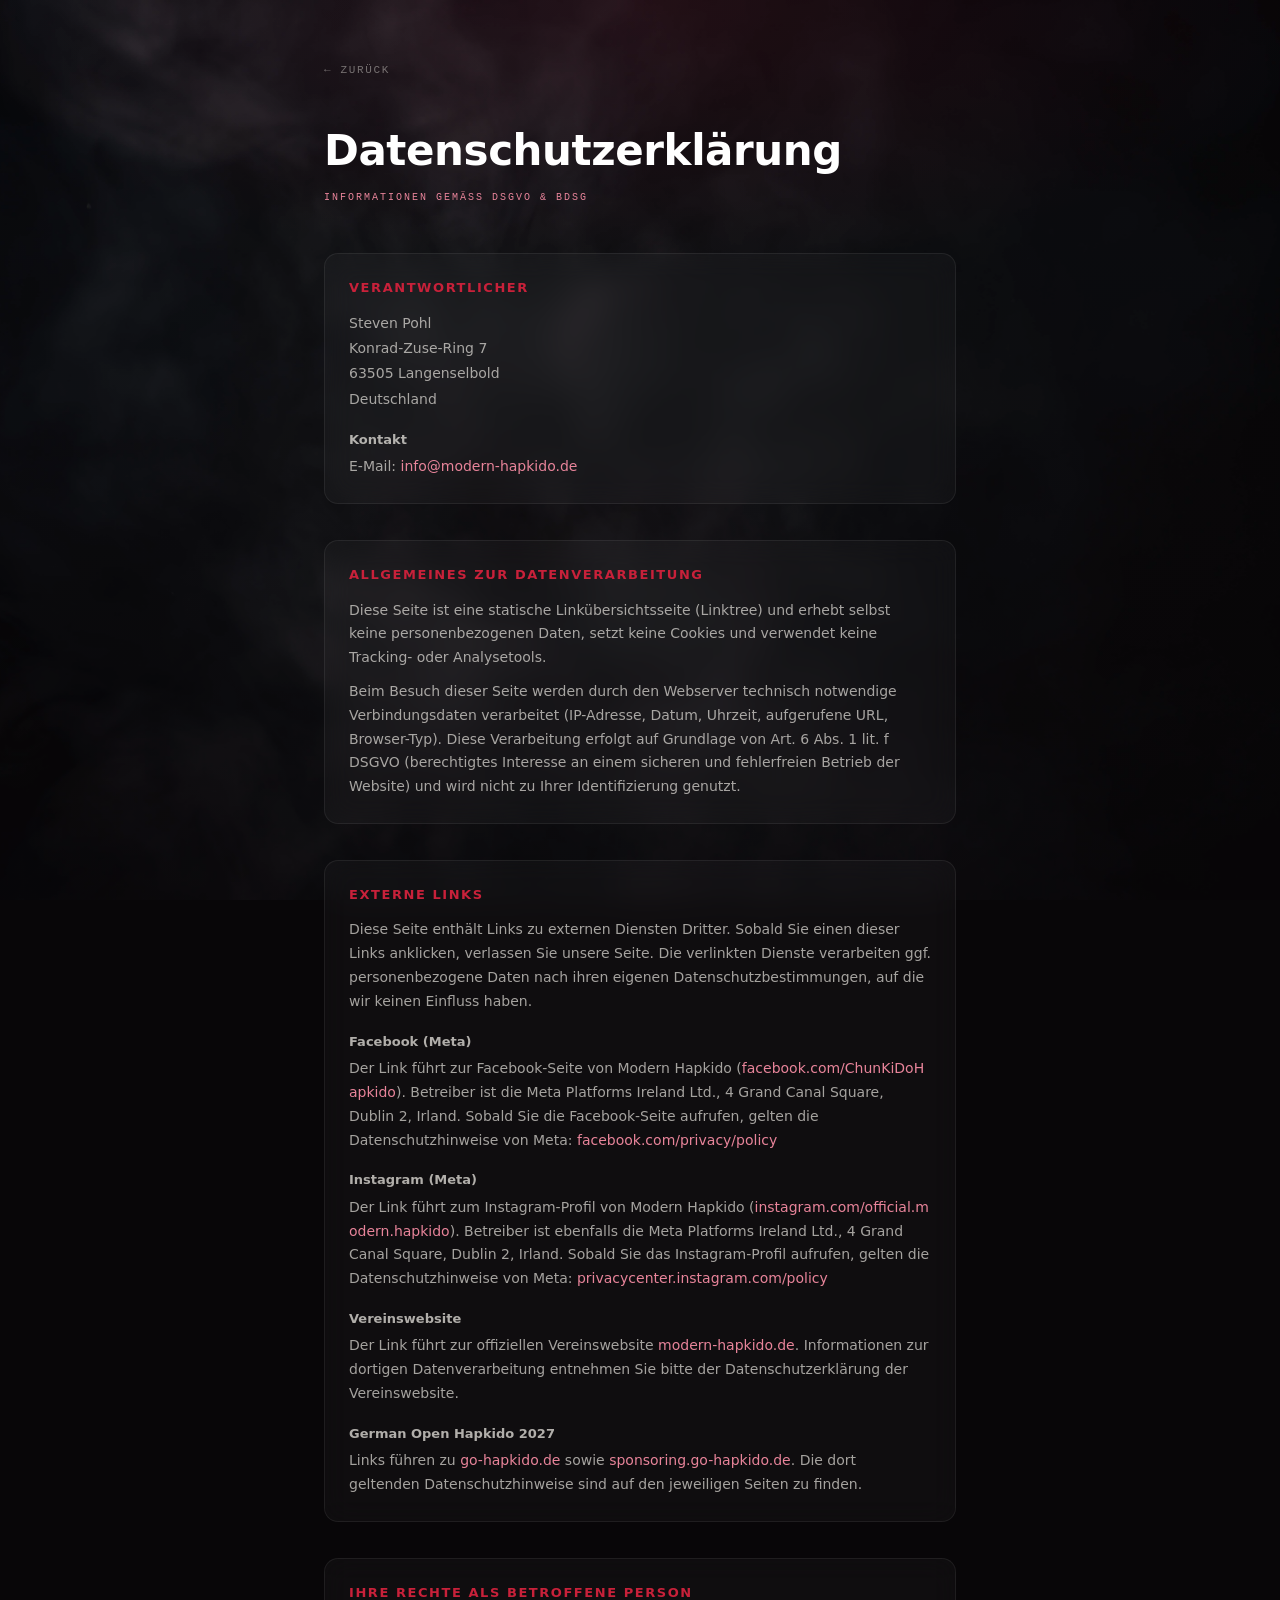
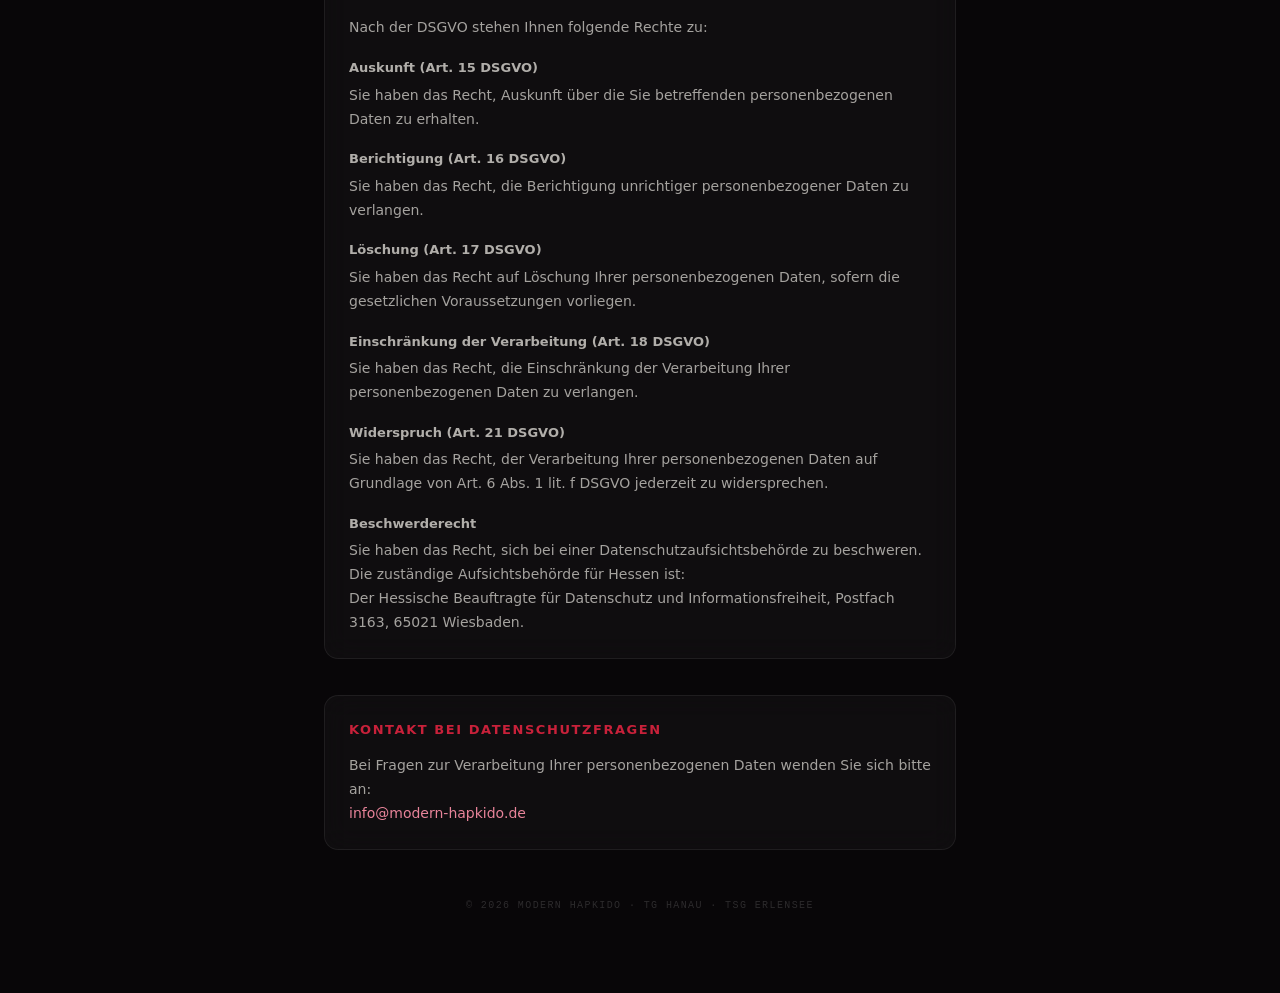
==== datenschutz.html @ d4eff5e9 "fixes image and added dsgvo" ====
<!doctype html>
<html lang="de">
  <head>
    <meta charset="utf-8" />
    <title>Datenschutzerklärung · Modern Hapkido</title>
    <meta name="viewport" content="width=device-width, initial-scale=1" />
    <meta name="robots" content="noindex, nofollow" />
    <link rel="stylesheet" href="fonts.css" />
    <link rel="stylesheet" href="style.css" />
  </head>
  <body>
    <div class="lt-bg" aria-hidden="true"></div>

    <main class="lp-page">
      <a href="index.html" class="lp-back">← Zurück</a>

      <h1 class="lp-title">Datenschutzerklärung</h1>
      <p class="lp-subtitle">Informationen gemäß DSGVO &amp; BDSG</p>

      <section class="lp-section">
        <h2>Verantwortlicher</h2>
        <address>
          Steven Pohl<br />
          Konrad-Zuse-Ring 7<br />
          63505 Langenselbold<br />
          Deutschland
        </address>
        <h3>Kontakt</h3>
        <p>E-Mail: <a href="mailto:info@modern-hapkido.de">info@modern-hapkido.de</a></p>
      </section>

      <section class="lp-section">
        <h2>Allgemeines zur Datenverarbeitung</h2>
        <p>
          Diese Seite ist eine statische Linkübersichtsseite (Linktree) und erhebt selbst keine personenbezogenen Daten, setzt keine Cookies und verwendet keine Tracking- oder Analysetools.
        </p>
        <p>
          Beim Besuch dieser Seite werden durch den Webserver technisch notwendige Verbindungsdaten verarbeitet (IP-Adresse, Datum, Uhrzeit, aufgerufene URL, Browser-Typ). Diese Verarbeitung erfolgt auf Grundlage von Art. 6 Abs. 1 lit. f DSGVO (berechtigtes Interesse an einem sicheren und fehlerfreien Betrieb der Website) und wird nicht zu Ihrer Identifizierung genutzt.
        </p>
      </section>

      <section class="lp-section">
        <h2>Externe Links</h2>
        <p>
          Diese Seite enthält Links zu externen Diensten Dritter. Sobald Sie einen dieser Links anklicken, verlassen Sie unsere Seite. Die verlinkten Dienste verarbeiten ggf. personenbezogene Daten nach ihren eigenen Datenschutzbestimmungen, auf die wir keinen Einfluss haben.
        </p>

        <h3>Facebook (Meta)</h3>
        <p>
          Der Link führt zur Facebook-Seite von Modern Hapkido (<a href="https://www.facebook.com/ChunKiDoHapkido" target="_blank" rel="noopener noreferrer">facebook.com/ChunKiDoHapkido</a>). Betreiber ist die Meta Platforms Ireland Ltd., 4 Grand Canal Square, Dublin 2, Irland. Sobald Sie die Facebook-Seite aufrufen, gelten die Datenschutzhinweise von Meta: <a href="https://www.facebook.com/privacy/policy/" target="_blank" rel="noopener noreferrer">facebook.com/privacy/policy</a>
        </p>

        <h3>Instagram (Meta)</h3>
        <p>
          Der Link führt zum Instagram-Profil von Modern Hapkido (<a href="https://www.instagram.com/official.modern.hapkido/" target="_blank" rel="noopener noreferrer">instagram.com/official.modern.hapkido</a>). Betreiber ist ebenfalls die Meta Platforms Ireland Ltd., 4 Grand Canal Square, Dublin 2, Irland. Sobald Sie das Instagram-Profil aufrufen, gelten die Datenschutzhinweise von Meta: <a href="https://privacycenter.instagram.com/policy/" target="_blank" rel="noopener noreferrer">privacycenter.instagram.com/policy</a>
        </p>

        <h3>Vereinswebsite</h3>
        <p>
          Der Link führt zur offiziellen Vereinswebsite <a href="https://www.modern-hapkido.de/" target="_blank" rel="noopener noreferrer">modern-hapkido.de</a>. Informationen zur dortigen Datenverarbeitung entnehmen Sie bitte der Datenschutzerklärung der Vereinswebsite.
        </p>

        <h3>German Open Hapkido 2027</h3>
        <p>
          Links führen zu <a href="https://go-hapkido.de" target="_blank" rel="noopener noreferrer">go-hapkido.de</a> sowie <a href="https://sponsoring.go-hapkido.de" target="_blank" rel="noopener noreferrer">sponsoring.go-hapkido.de</a>. Die dort geltenden Datenschutzhinweise sind auf den jeweiligen Seiten zu finden.
        </p>
      </section>

      <section class="lp-section">
        <h2>Ihre Rechte als betroffene Person</h2>
        <p>Nach der DSGVO stehen Ihnen folgende Rechte zu:</p>

        <h3>Auskunft (Art. 15 DSGVO)</h3>
        <p>Sie haben das Recht, Auskunft über die Sie betreffenden personenbezogenen Daten zu erhalten.</p>

        <h3>Berichtigung (Art. 16 DSGVO)</h3>
        <p>Sie haben das Recht, die Berichtigung unrichtiger personenbezogener Daten zu verlangen.</p>

        <h3>Löschung (Art. 17 DSGVO)</h3>
        <p>Sie haben das Recht auf Löschung Ihrer personenbezogenen Daten, sofern die gesetzlichen Voraussetzungen vorliegen.</p>

        <h3>Einschränkung der Verarbeitung (Art. 18 DSGVO)</h3>
        <p>Sie haben das Recht, die Einschränkung der Verarbeitung Ihrer personenbezogenen Daten zu verlangen.</p>

        <h3>Widerspruch (Art. 21 DSGVO)</h3>
        <p>Sie haben das Recht, der Verarbeitung Ihrer personenbezogenen Daten auf Grundlage von Art. 6 Abs. 1 lit. f DSGVO jederzeit zu widersprechen.</p>

        <h3>Beschwerderecht</h3>
        <p>
          Sie haben das Recht, sich bei einer Datenschutzaufsichtsbehörde zu beschweren. Die zuständige Aufsichtsbehörde für Hessen ist:<br />
          Der Hessische Beauftragte für Datenschutz und Informationsfreiheit, Postfach 3163, 65021 Wiesbaden.
        </p>
      </section>

      <section class="lp-section">
        <h2>Kontakt bei Datenschutzfragen</h2>
        <p>
          Bei Fragen zur Verarbeitung Ihrer personenbezogenen Daten wenden Sie sich bitte an:<br />
          <a href="mailto:info@modern-hapkido.de">info@modern-hapkido.de</a>
        </p>
      </section>

      <footer class="lp-footer">
        <p>© 2026 Modern Hapkido · TG Hanau · TSG Erlensee</p>
      </footer>
    </main>
  </body>
</html>
---- fonts.css ----
/* Lokal gehostete Schriften — kein Verbindungsaufbau zu Google-Servern */

/* ── Dancing Script (Kursiv / Script) ───────────────────────────────────── */
@font-face {
  font-family: 'Dancing Script';
  font-style: normal;
  font-weight: 700;
  font-display: swap;
  src: url(assets/fonts/dancing-script-700-latin-ext.woff2) format('woff2');
  unicode-range: U+0100-02BA, U+02BD-02C5, U+02C7-02CC, U+02CE-02D7, U+02DD-02FF, U+0304, U+0308, U+0329, U+1D00-1DBF, U+1E00-1E9F, U+1EF2-1EFF, U+2020, U+20A0-20AB, U+20AD-20C0, U+2113, U+2C60-2C7F, U+A720-A7FF;
}
@font-face {
  font-family: 'Dancing Script';
  font-style: normal;
  font-weight: 700;
  font-display: swap;
  src: url(assets/fonts/dancing-script-700-latin.woff2) format('woff2');
  unicode-range: U+0000-00FF, U+0131, U+0152-0153, U+02BB-02BC, U+02C6, U+02DA, U+02DC, U+0304, U+0308, U+0329, U+2000-206F, U+20AC, U+2122, U+2191, U+2193, U+2212, U+2215, U+FEFF, U+FFFD;
}

/* ── Bebas Neue ─────────────────────────────────────────────────────────── */
@font-face {
  font-family: 'Bebas Neue';
  font-style: normal;
  font-weight: 400;
  font-display: swap;
  src: url(assets/fonts/bebas-neue-400-latin-ext.woff2) format('woff2');
  unicode-range: U+0100-02BA, U+02BD-02C5, U+02C7-02CC, U+02CE-02D7, U+02DD-02FF, U+0304, U+0308, U+0329, U+1D00-1DBF, U+1E00-1E9F, U+1EF2-1EFF, U+2020, U+20A0-20AB, U+20AD-20C0, U+2113, U+2C60-2C7F, U+A720-A7FF;
}
@font-face {
  font-family: 'Bebas Neue';
  font-style: normal;
  font-weight: 400;
  font-display: swap;
  src: url(assets/fonts/bebas-neue-400-latin.woff2) format('woff2');
  unicode-range: U+0000-00FF, U+0131, U+0152-0153, U+02BB-02BC, U+02C6, U+02DA, U+02DC, U+0304, U+0308, U+0329, U+2000-206F, U+20AC, U+2122, U+2191, U+2193, U+2212, U+2215, U+FEFF, U+FFFD;
}

/* ── Inter (variable weight 300–800) ────────────────────────────────────── */
@font-face {
  font-family: 'Inter';
  font-style: normal;
  font-weight: 300 800;
  font-display: swap;
  src: url(assets/fonts/inter-latin-ext.woff2) format('woff2');
  unicode-range: U+0100-02BA, U+02BD-02C5, U+02C7-02CC, U+02CE-02D7, U+02DD-02FF, U+0304, U+0308, U+0329, U+1D00-1DBF, U+1E00-1E9F, U+1EF2-1EFF, U+2020, U+20A0-20AB, U+20AD-20C0, U+2113, U+2C60-2C7F, U+A720-A7FF;
}
@font-face {
  font-family: 'Inter';
  font-style: normal;
  font-weight: 300 800;
  font-display: swap;
  src: url(assets/fonts/inter-latin.woff2) format('woff2');
  unicode-range: U+0000-00FF, U+0131, U+0152-0153, U+02BB-02BC, U+02C6, U+02DA, U+02DC, U+0304, U+0308, U+0329, U+2000-206F, U+20AC, U+2122, U+2191, U+2193, U+2212, U+2215, U+FEFF, U+FFFD;
}

/* ── JetBrains Mono (variable weight 400–600) ───────────────────────────── */
@font-face {
  font-family: 'JetBrains Mono';
  font-style: normal;
  font-weight: 400 600;
  font-display: swap;
  src: url(assets/fonts/jetbrains-mono-latin-ext.woff2) format('woff2');
  unicode-range: U+0100-02BA, U+02BD-02C5, U+02C7-02CC, U+02CE-02D7, U+02DD-02FF, U+0304, U+0308, U+0329, U+1D00-1DBF, U+1E00-1E9F, U+1EF2-1EFF, U+2020, U+20A0-20AB, U+20AD-20C0, U+2113, U+2C60-2C7F, U+A720-A7FF;
}
@font-face {
  font-family: 'JetBrains Mono';
  font-style: normal;
  font-weight: 400 600;
  font-display: swap;
  src: url(assets/fonts/jetbrains-mono-latin.woff2) format('woff2');
  unicode-range: U+0000-00FF, U+0131, U+0152-0153, U+02BB-02BC, U+02C6, U+02DA, U+02DC, U+0304, U+0308, U+0329, U+2000-206F, U+20AC, U+2122, U+2191, U+2193, U+2212, U+2215, U+FEFF, U+FFFD;
}
---- style.css ----
:root {
  --accent: #c8213a;
  --accent-glow: rgba(200, 33, 58, 0.28);
  --rose: #e8849a;
  --rose-glow: rgba(232, 132, 154, 0.25);
  --fb-blue: #1877f2;
  --paper: #f6f3ec;
  --muted: rgba(246, 243, 236, 0.42);
  --line: rgba(255, 255, 255, 0.07);
  --script: "Dancing Script", cursive;
  --sans: "Inter", system-ui, sans-serif;
  --mono: "JetBrains Mono", ui-monospace, monospace;
}

* {
  box-sizing: border-box;
  margin: 0;
  padding: 0;
}

html,
body {
  min-height: 100%;
}

body {
  background: #080608;
  color: var(--paper);
  font-family: var(--sans);
  font-size: 16px;
  line-height: 1.5;
  -webkit-font-smoothing: antialiased;
  text-rendering: optimizeLegibility;
  overflow-x: hidden;
}

/* ── Smoke background ─────────────────────────────────────── */
.lt-bg {
  position: fixed;
  inset: 0;
  z-index: 0;
  background-image: url("assets/img/bg/smoke.jpg");
  background-size: cover;
  background-position: center;
  opacity: 0.55;
}

.lt-bg::after {
  content: "";
  position: absolute;
  inset: 0;
  background:
    radial-gradient(
      ellipse 90% 50% at 50% 0%,
      rgba(180, 20, 50, 0.22) 0%,
      transparent 60%
    ),
    linear-gradient(to bottom, rgba(8, 6, 8, 0.2) 0%, rgba(8, 6, 8, 0.6) 100%);
}

/* ── Page shell ───────────────────────────────────────────── */
.lt-page {
  position: relative;
  z-index: 1;
  min-height: 100vh;
  display: flex;
  flex-direction: column;
  align-items: center;
  padding: 64px 24px 80px;
}

/* ── Header ───────────────────────────────────────────────── */
.lt-header {
  display: flex;
  flex-direction: column;
  align-items: center;
  gap: 18px;
  margin-bottom: 36px;
  text-align: center;
}

/* Logo — white badge, no inversion needed */
.lt-logo {
  width: 10em;
  height: auto;
  display: flex;
  align-items: center;
  justify-content: center;
  padding: 14px;
}

.lt-logo img {
  width: 100%;
  height: 100%;
  object-fit: contain;
}

/* Title block */
.lt-title-block {
  display: flex;
  flex-direction: column;
  align-items: center;
  gap: 4px;
}

.lt-title-main {
  font-family: var(--sans);
  font-size: clamp(34px, 8vw, 60px);
  font-weight: 800;
  line-height: 1;
  letter-spacing: -0.01em;
  color: #ffffff;
  text-shadow: 0 2px 24px rgba(200, 33, 58, 0.18);
}

.lt-title-script {
  font-family: var(--script);
  font-size: clamp(19px, 5vw, 32px);
  font-weight: 700;
  line-height: 1.2;
  color: var(--accent);
  text-shadow: 0 0 24px var(--rose-glow);
  letter-spacing: 0.01em;
}

.lt-subtitle {
  font-family: var(--mono);
  font-size: 10px;
  letter-spacing: 0.22em;
  text-transform: uppercase;
  color: var(--muted);
}

/* ── Action photo strip ───────────────────────────────────── */
.lt-action-strip {
  width: 100%;
  max-width: 480px;
  border-radius: 16px;
  overflow: hidden;
  margin-bottom: 28px;
  position: relative;
  box-shadow:
    0 4px 32px rgba(0, 0, 0, 0.5),
    0 0 0 1px rgba(255, 255, 255, 0.06);
}

.lt-action-strip img {
  width: 100%;
  height: auto;
  display: block;
  filter: brightness(0.85) contrast(1.05);
}

.lt-action-strip::after {
  content: "";
  position: absolute;
  inset: 0;
  background:
    linear-gradient(to bottom, transparent 30%, rgba(8, 6, 8, 0.7) 100%),
    linear-gradient(
      to right,
      rgba(8, 6, 8, 0.35) 0%,
      transparent 30%,
      transparent 70%,
      rgba(8, 6, 8, 0.35) 100%
    );
  border-radius: 16px;
}

/* ── Links container ──────────────────────────────────────── */
.lt-links {
  width: 100%;
  max-width: 480px;
  display: flex;
  flex-direction: column;
  gap: 10px;
}

/* ── Single link card ─────────────────────────────────────── */
.lt-link {
  display: flex;
  align-items: center;
  gap: 14px;
  padding: 15px 18px;
  background: rgba(255, 255, 255, 0.045);
  border: 1px solid rgba(255, 255, 255, 0.09);
  border-radius: 14px;
  color: var(--paper);
  text-decoration: none;
  backdrop-filter: blur(14px);
  -webkit-backdrop-filter: blur(14px);
  transition:
    background 0.22s ease,
    border-color 0.22s ease,
    box-shadow 0.22s ease,
    transform 0.22s ease;
  position: relative;
  overflow: hidden;
}

.lt-link::before {
  content: "";
  position: absolute;
  inset: 0;
  border-radius: 14px;
  background: linear-gradient(
    135deg,
    rgba(255, 255, 255, 0.06) 0%,
    transparent 55%
  );
  opacity: 0;
  transition: opacity 0.22s ease;
}

.lt-link:hover {
  background: rgba(255, 255, 255, 0.08);
  border-color: rgba(200, 33, 58, 0.45);
  box-shadow:
    0 0 0 1px rgba(200, 33, 58, 0.15),
    0 0 20px var(--accent-glow),
    0 8px 28px rgba(0, 0, 0, 0.35);
  transform: translateY(-2px);
}

.lt-link:hover::before {
  opacity: 1;
}

/* Icon box */
.lt-link-icon {
  width: 40px;
  height: 40px;
  border-radius: 10px;
  background: rgba(255, 255, 255, 0.06);
  border: 1px solid rgba(255, 255, 255, 0.09);
  display: flex;
  align-items: center;
  justify-content: center;
  flex-shrink: 0;
  color: var(--muted);
  transition:
    color 0.22s,
    background 0.22s,
    border-color 0.22s;
}

.lt-link-icon svg {
  width: 17px;
  height: 17px;
}

.lt-link:hover .lt-link-icon {
  color: #fff;
  background: rgba(200, 33, 58, 0.18);
  border-color: rgba(200, 33, 58, 0.35);
}

/* Instagram — purple-pink glow on hover */
.lt-link--instagram:hover {
  border-color: rgba(200, 60, 160, 0.45);
  box-shadow:
    0 0 0 1px rgba(200, 60, 160, 0.15),
    0 0 20px rgba(200, 60, 160, 0.2),
    0 8px 28px rgba(0, 0, 0, 0.35);
}

.lt-link--instagram:hover .lt-link-icon {
  background: rgba(200, 39, 120, 0.2);
  border-color: rgba(200, 39, 120, 0.4);
}

/* Facebook — blue glow on hover */
.lt-link--facebook:hover {
  border-color: rgba(24, 119, 242, 0.45);
  box-shadow:
    0 0 0 1px rgba(24, 119, 242, 0.15),
    0 0 20px rgba(24, 119, 242, 0.2),
    0 8px 28px rgba(0, 0, 0, 0.35);
}

.lt-link--facebook:hover .lt-link-icon {
  background: rgba(24, 119, 242, 0.2);
  border-color: rgba(24, 119, 242, 0.4);
  color: #fff;
}

.lt-link-inner {
  display: flex;
  flex-direction: column;
  gap: 2px;
  flex: 1;
  min-width: 0;
}

.lt-link-label {
  font-family: var(--mono);
  font-size: 10px;
  letter-spacing: 0.15em;
  text-transform: uppercase;
  color: var(--muted);
}

.lt-link-name {
  font-family: var(--sans);
  font-size: 15px;
  font-weight: 600;
  color: var(--paper);
  white-space: nowrap;
  overflow: hidden;
  text-overflow: ellipsis;
}

.lt-link-arrow {
  font-family: var(--mono);
  font-size: 15px;
  color: var(--muted);
  transition:
    color 0.22s,
    transform 0.22s;
  flex-shrink: 0;
}

.lt-link:hover .lt-link-arrow {
  color: var(--accent);
  transform: translateX(4px);
}

/* Event variant — always has a subtle accent border */
.lt-link--event {
  border-color: rgba(200, 33, 58, 0.18);
}

.lt-link--event .lt-link-label {
  color: var(--rose);
}

.lt-link--event .lt-link-icon {
  background: rgba(200, 33, 58, 0.1);
  border-color: rgba(200, 33, 58, 0.2);
  color: var(--rose);
}

/* ── Section divider ──────────────────────────────────────── */
.lt-divider {
  display: flex;
  align-items: center;
  gap: 12px;
  margin: 6px 0 2px;
}

.lt-divider::before,
.lt-divider::after {
  content: "";
  flex: 1;
  height: 1px;
  background: linear-gradient(
    90deg,
    transparent,
    rgba(200, 33, 58, 0.35),
    transparent
  );
}

.lt-divider-label {
  font-family: var(--mono);
  font-size: 9px;
  letter-spacing: 0.22em;
  text-transform: uppercase;
  white-space: nowrap;
  color: var(--rose);
}

/* ── Footer ───────────────────────────────────────────────── */
.lt-footer {
  margin-top: 60px;
  font-family: var(--mono);
  font-size: 10px;
  letter-spacing: 0.14em;
  text-transform: uppercase;
  color: rgba(255, 255, 255, 0.18);
  text-align: center;
}

/* ── Legal pages (Impressum / Datenschutz) ────────────────── */
.lp-page {
  position: relative;
  z-index: 1;
  min-height: 100vh;
  max-width: 680px;
  margin: 0 auto;
  padding: 56px 24px 80px;
}

.lp-back {
  display: inline-flex;
  align-items: center;
  gap: 8px;
  font-family: var(--mono);
  font-size: 11px;
  letter-spacing: 0.15em;
  text-transform: uppercase;
  color: var(--muted);
  text-decoration: none;
  margin-bottom: 40px;
  transition: color 0.2s;
}

.lp-back:hover {
  color: var(--accent);
}

.lp-title {
  font-family: var(--sans);
  font-size: clamp(28px, 6vw, 42px);
  font-weight: 800;
  letter-spacing: -0.01em;
  color: #fff;
  margin-bottom: 8px;
}

.lp-subtitle {
  font-family: var(--mono);
  font-size: 10px;
  letter-spacing: 0.2em;
  text-transform: uppercase;
  color: var(--rose);
  margin-bottom: 48px;
}

.lp-section {
  margin-bottom: 36px;
  padding: 24px;
  background: rgba(255, 255, 255, 0.03);
  border: 1px solid rgba(255, 255, 255, 0.07);
  border-radius: 14px;
  backdrop-filter: blur(14px);
  -webkit-backdrop-filter: blur(14px);
}

.lp-section h2 {
  font-family: var(--sans);
  font-size: 13px;
  font-weight: 700;
  letter-spacing: 0.12em;
  text-transform: uppercase;
  color: var(--accent);
  margin-bottom: 14px;
}

.lp-section h3 {
  font-family: var(--sans);
  font-size: 13px;
  font-weight: 600;
  color: rgba(246, 243, 236, 0.7);
  margin-top: 18px;
  margin-bottom: 6px;
}

.lp-section p {
  font-family: var(--sans);
  font-size: 14px;
  line-height: 1.7;
  color: rgba(246, 243, 236, 0.65);
  margin-bottom: 10px;
}

.lp-section p:last-child {
  margin-bottom: 0;
}

.lp-section a {
  color: var(--rose);
  text-decoration: none;
  word-break: break-all;
}

.lp-section a:hover {
  color: var(--accent);
  text-decoration: underline;
}

.lp-section address {
  font-style: normal;
  font-family: var(--sans);
  font-size: 14px;
  line-height: 1.8;
  color: rgba(246, 243, 236, 0.65);
}

.lp-footer {
  margin-top: 48px;
  font-family: var(--mono);
  font-size: 10px;
  letter-spacing: 0.14em;
  text-transform: uppercase;
  color: rgba(255, 255, 255, 0.15);
  text-align: center;
}

/* ── Responsive ───────────────────────────────────────────── */
@media (max-width: 480px) {
  .lt-page {
    padding: 52px 16px 64px;
  }

  .lt-logo {
    width: 76px;
    height: 76px;
    padding: 12px;
  }

  .lt-header {
    gap: 14px;
    margin-bottom: 28px;
  }

}
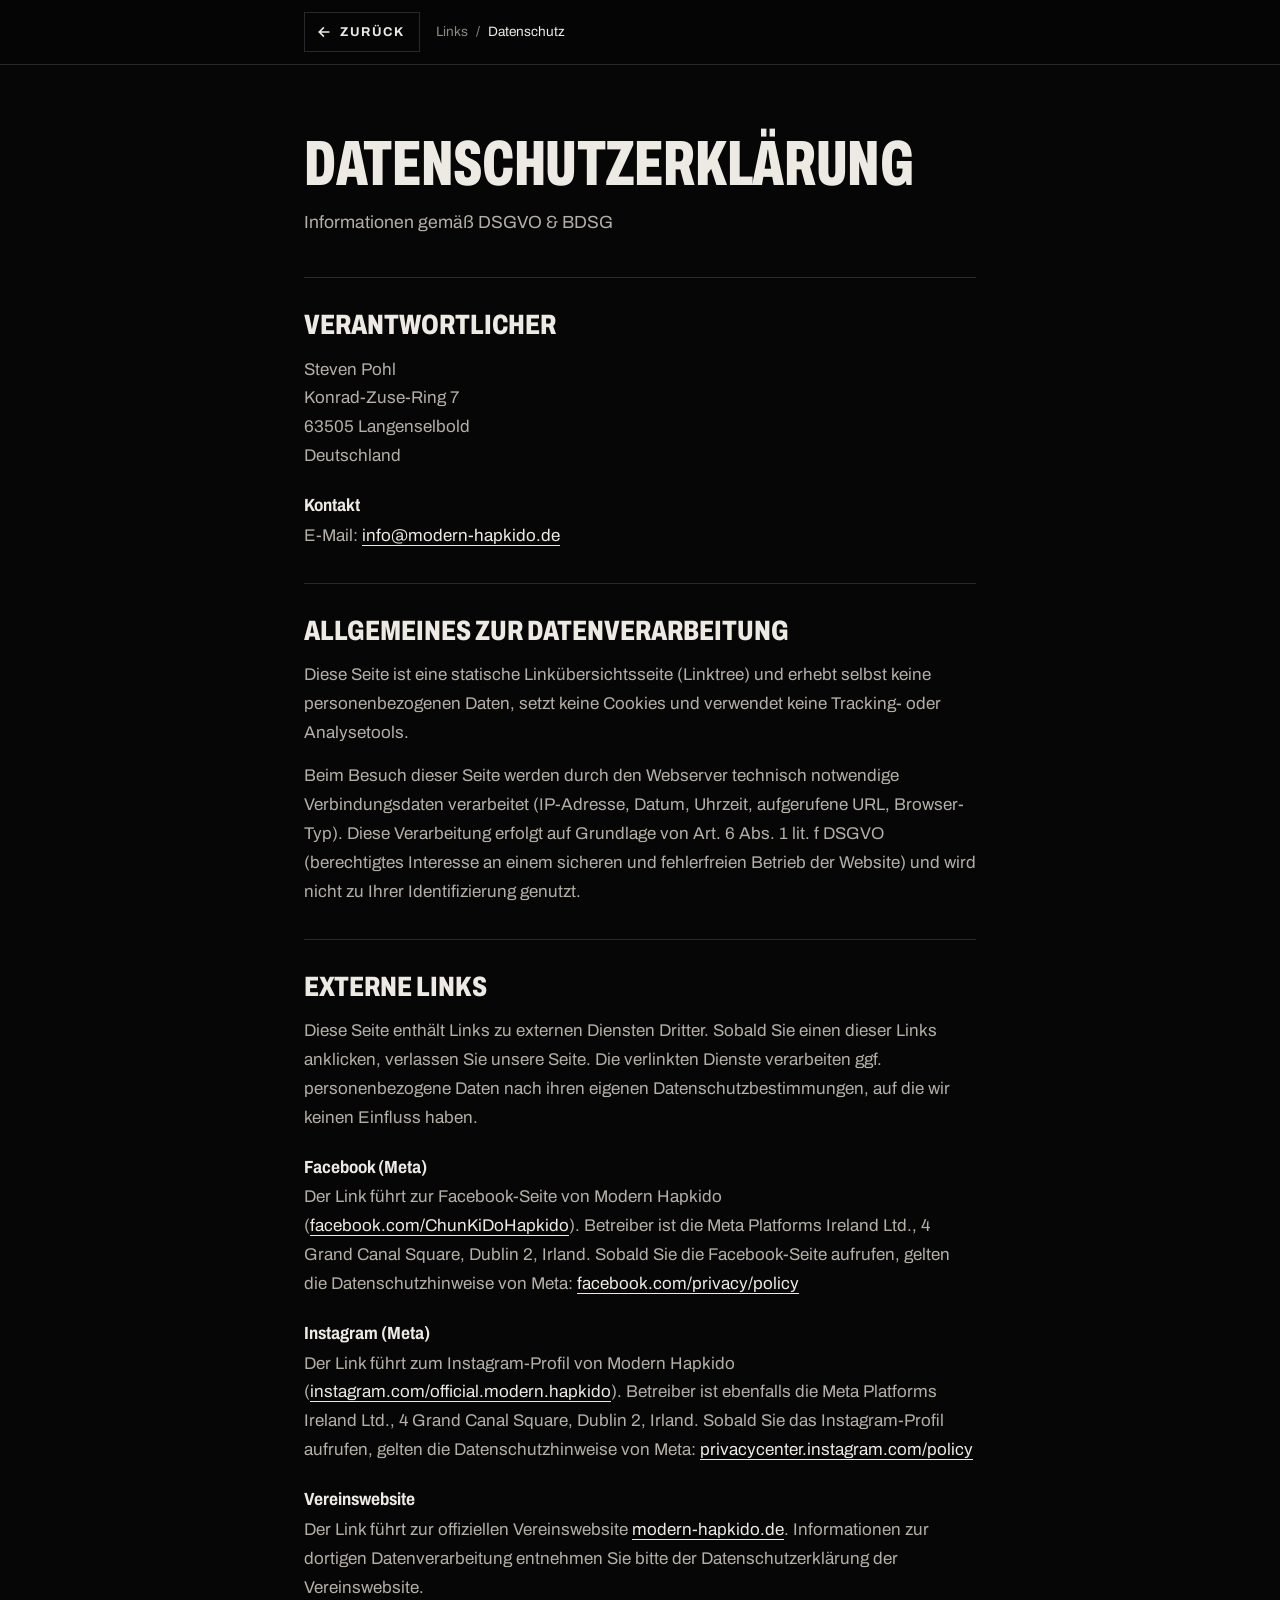
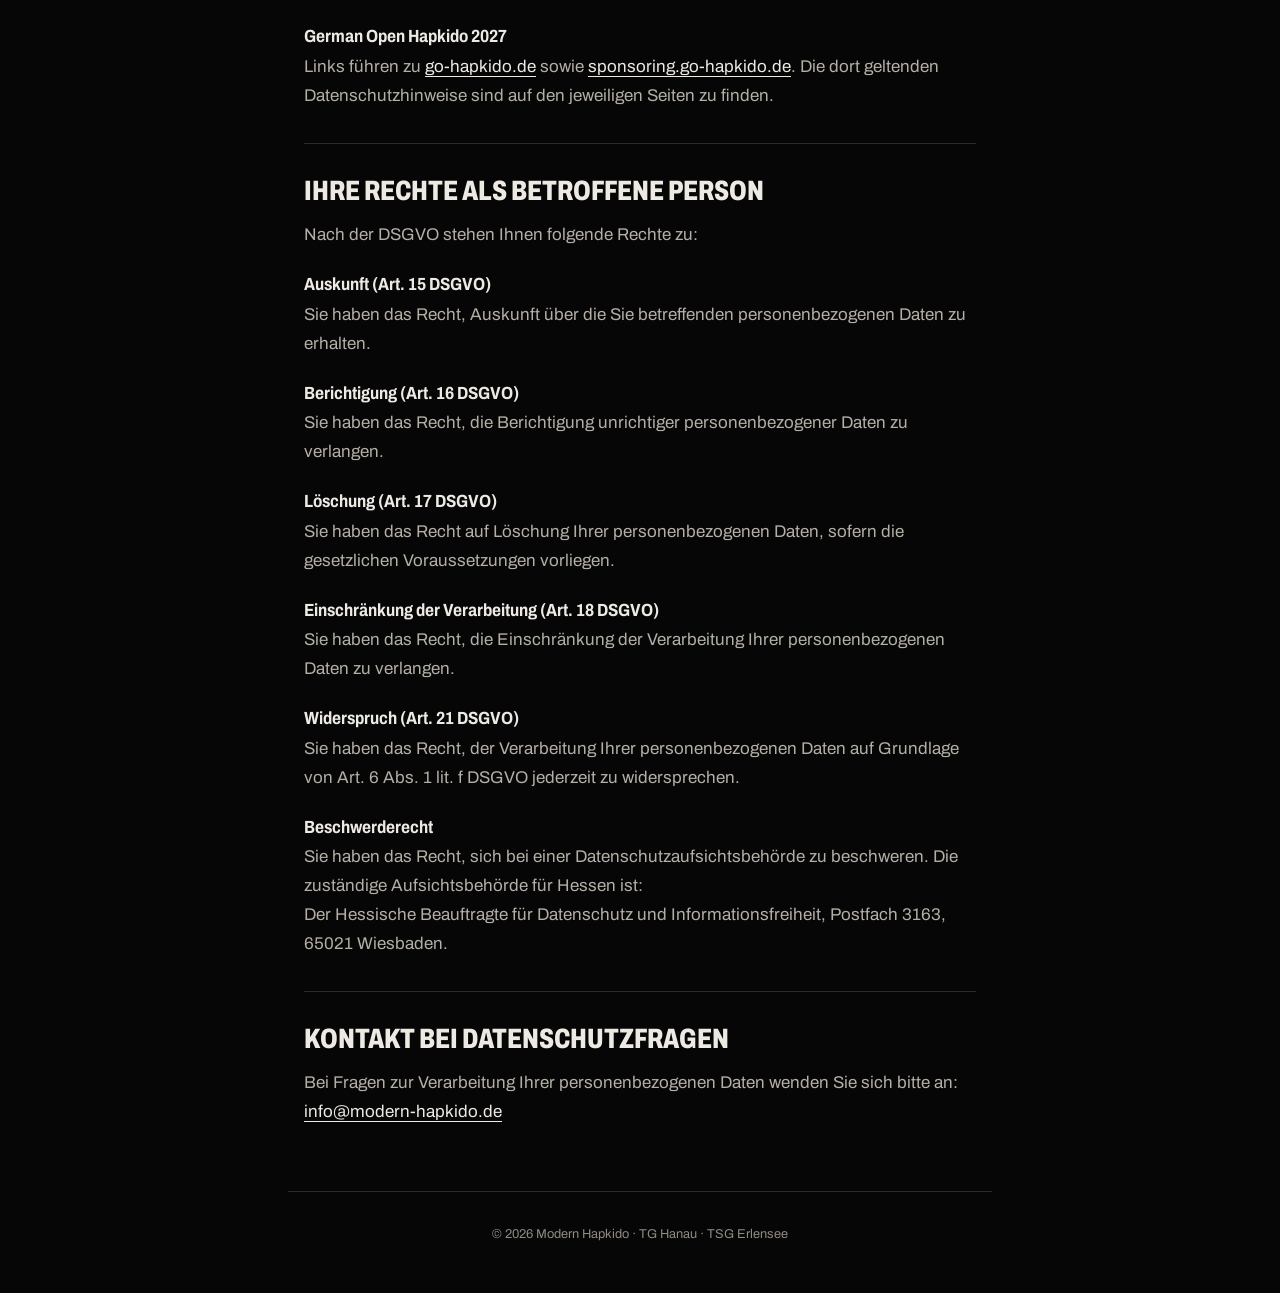
==== commit a33ebd22: "Linktree im Stil der neuen Vereinsseite neu gestaltet Übernimmt das Design-System von modern-hapkido" ====
--- a/datenschutz.html
+++ b/datenschutz.html
@@ -5,14 +5,32 @@
     <title>Datenschutzerklärung · Modern Hapkido</title>
     <meta name="viewport" content="width=device-width, initial-scale=1" />
     <meta name="robots" content="noindex, nofollow" />
-    <link rel="stylesheet" href="fonts.css" />
+    <meta name="theme-color" content="#060606" />
+    <meta name="color-scheme" content="dark" />
+    <link rel="icon" href="assets/img/favicon.ico" sizes="any" />
+    <link rel="icon" href="assets/img/favicon-32.png" type="image/png" sizes="32x32" />
+    <link rel="apple-touch-icon" href="assets/img/apple-touch-icon.png" />
+    <link rel="preload" href="assets/fonts/archivo-latin-wdth-normal.woff2" as="font" type="font/woff2" crossorigin />
     <link rel="stylesheet" href="style.css" />
   </head>
   <body>
-    <div class="lt-bg" aria-hidden="true"></div>
+    <a class="sprung" href="#inhalt">Zum Inhalt springen</a>
 
-    <main class="lp-page">
-      <a href="index.html" class="lp-back">← Zurück</a>
+    <header class="lp-kopf">
+      <div class="lp-kopf__innen">
+        <a href="index.html" class="lp-zurueck">
+          <svg viewBox="0 0 24 24" aria-hidden="true"><path d="M19 12H5M11 6l-6 6 6 6" /></svg>
+          Zurück
+        </a>
+        <nav class="lp-pfad" aria-label="Brotkrumen">
+          <a href="index.html">Links</a>
+          <span aria-hidden="true">/</span>
+          <span aria-current="page">Datenschutz</span>
+        </nav>
+      </div>
+    </header>
+
+    <main class="lp-page" id="inhalt">
 
       <h1 class="lp-title">Datenschutzerklärung</h1>
       <p class="lp-subtitle">Informationen gemäß DSGVO &amp; BDSG</p>
@@ -100,9 +118,10 @@
         </p>
       </section>
 
-      <footer class="lp-footer">
-        <p>© 2026 Modern Hapkido · TG Hanau · TSG Erlensee</p>
-      </footer>
     </main>
+
+    <footer class="lp-footer">
+      <p>© 2026 Modern Hapkido · TG Hanau · TSG Erlensee</p>
+    </footer>
   </body>
 </html>
--- a/style.css
+++ b/style.css
@@ -1,517 +1,396 @@
+/* Modern Hapkido · Linkseite
+   Ableger der Vereinsseite: Hallenschwarz, Kreide, Logo-Rot nur als Signal,
+   Logo-Blau nur im Taegeuk-Leuchtfeld. Schrift: Archivo (variabel, Breite und Stärke).
+   Bildsprache des Promo-Trailers: Filmkorn, Ecktexte, Kino-Balken, Figur vor riesiger Schrift. */
+
+@font-face {
+  font-family: "Archivo";
+  src: url("assets/fonts/archivo-latin-wdth-normal.woff2") format("woff2");
+  font-weight: 100 900;
+  font-stretch: 62% 125%;
+  font-display: swap;
+}
+
 :root {
-  --accent: #c8213a;
-  --accent-glow: rgba(200, 33, 58, 0.28);
-  --rose: #e8849a;
-  --rose-glow: rgba(232, 132, 154, 0.25);
-  --fb-blue: #1877f2;
-  --paper: #f6f3ec;
-  --muted: rgba(246, 243, 236, 0.42);
-  --line: rgba(255, 255, 255, 0.07);
-  --script: "Dancing Script", cursive;
-  --sans: "Inter", system-ui, sans-serif;
-  --mono: "JetBrains Mono", ui-monospace, monospace;
-}
-
-* {
-  box-sizing: border-box;
+  /* Farben (1:1 aus dem Design-System der Vereinsseite) */
+  --schwarz: #060606;
+  --flaeche-1: #0f0f10;
+  --flaeche-2: #17171a;
+  --linie: #2a2a2e;
+  --kreide: #edeae4;
+  --gedaempft: #b4afa6;
+  --leise: #8f8a82;
+  --rot: #a02828;
+  --rot-text: #e0524f;
+
+  --schrift: "Archivo", system-ui, sans-serif;
+  --spalte: 32rem;
+  --ease: cubic-bezier(0.16, 1, 0.3, 1);
+  color-scheme: dark;
+}
+
+/* ---------------------------------------------------------------- Grundlage */
+*, *::before, *::after { box-sizing: border-box; }
+html { -webkit-text-size-adjust: 100%; }
+body {
   margin: 0;
-  padding: 0;
-}
-
-html,
-body {
-  min-height: 100%;
-}
-
-body {
-  background: #080608;
-  color: var(--paper);
-  font-family: var(--sans);
-  font-size: 16px;
-  line-height: 1.5;
+  min-height: 100svh;
+  background: var(--schwarz);
+  color: var(--kreide);
+  font-family: var(--schrift);
+  font-size: 1.0625rem;
+  line-height: 1.6;
+  font-stretch: 100%;
+  text-rendering: optimizeLegibility;
   -webkit-font-smoothing: antialiased;
-  text-rendering: optimizeLegibility;
-  overflow-x: hidden;
-}
-
-/* ── Smoke background ─────────────────────────────────────── */
-.lt-bg {
-  position: fixed;
-  inset: 0;
-  z-index: 0;
-  background-image: url("assets/img/bg/smoke.jpg");
-  background-size: cover;
-  background-position: center;
-  opacity: 0.55;
-}
-
-.lt-bg::after {
-  content: "";
-  position: absolute;
-  inset: 0;
+  overflow-x: clip;
+}
+img, svg { display: block; max-width: 100%; }
+img { height: auto; }
+h1, h2, h3, p, ul, address { margin: 0; }
+ul { padding: 0; list-style: none; }
+a { color: inherit; text-underline-offset: 0.22em; text-decoration-thickness: 1px; }
+a:hover { text-decoration-color: var(--rot-text); }
+button { font: inherit; color: inherit; }
+::selection { background: var(--rot); color: #fff; }
+:focus-visible { outline: 3px solid var(--kreide); outline-offset: 3px; }
+
+.sr-only {
+  position: absolute; width: 1px; height: 1px; padding: 0; margin: -1px;
+  overflow: hidden; clip: rect(0 0 0 0); white-space: nowrap; border: 0;
+}
+.sprung {
+  position: fixed; left: 1rem; top: 1rem; z-index: 100;
+  padding: 0.75rem 1rem; background: var(--kreide); color: var(--schwarz);
+  font-weight: 700; text-decoration: none; transform: translateY(-200%);
+}
+.sprung:focus { transform: none; }
+
+.lt-spalte { width: 100%; max-width: var(--spalte); margin-inline: auto; padding-inline: 1rem; }
+
+/* ---------------------------------------------------------------- Trailer-Bildsprache */
+/* Filmkorn */
+.korn { position: relative; isolation: isolate; }
+.korn::after {
+  content: ""; position: absolute; inset: -50%; z-index: 5; pointer-events: none;
+  background: url("assets/img/korn.webp"); opacity: 0.09; mix-blend-mode: overlay;
+  animation: korn 0.9s steps(1) infinite;
+}
+@keyframes korn {
+  0% { transform: translate(0, 0); } 20% { transform: translate(-3%, 2%); } 40% { transform: translate(2%, -3%); }
+  60% { transform: translate(-1%, 3%); } 80% { transform: translate(3%, 1%); } 100% { transform: translate(0, 0); }
+}
+
+/* Kleine Ecktexte wie im Trailer */
+.hud {
+  position: absolute; z-index: 7; pointer-events: none;
+  font-size: 0.66rem; font-weight: 600; letter-spacing: 0.24em; text-transform: uppercase;
+  color: rgba(237, 234, 228, 0.55); line-height: 1;
+}
+.hud--ol { left: 1rem; top: 1rem; } .hud--or { right: 1rem; top: 1rem; }
+.hud--ul { left: 1rem; bottom: 1rem; } .hud--ur { right: 1rem; bottom: 1rem; }
+
+/* Taegeuk-Leuchtfeld: Rot und Blau nur als Paar */
+@keyframes atmen { to { transform: rotate(25deg) scale(1.08); } }
+
+/* ---------------------------------------------------------------- Bühne */
+.lt-buehne {
+  display: grid; place-items: end center;
+  overflow: clip;
+  padding-top: 4.25rem;
+  background: radial-gradient(ellipse 80% 60% at 50% 55%, #1a0b07 0%, var(--schwarz) 72%);
+}
+/* Nur diese drei teilen sich die Zelle; absolut gesetzte Teile beziehen sich auf die ganze Bühne */
+.lt-riesenwort, .lt-figur, .lt-boden { grid-area: 1 / 1; }
+.lt-buehne__feld {
+  position: absolute; inset: 0; z-index: 0; opacity: 0.55; pointer-events: none;
   background:
-    radial-gradient(
-      ellipse 90% 50% at 50% 0%,
-      rgba(180, 20, 50, 0.22) 0%,
-      transparent 60%
-    ),
-    linear-gradient(to bottom, rgba(8, 6, 8, 0.2) 0%, rgba(8, 6, 8, 0.6) 100%);
-}
-
-/* ── Page shell ───────────────────────────────────────────── */
-.lt-page {
-  position: relative;
-  z-index: 1;
-  min-height: 100vh;
-  display: flex;
-  flex-direction: column;
-  align-items: center;
-  padding: 64px 24px 80px;
-}
-
-/* ── Header ───────────────────────────────────────────────── */
-.lt-header {
-  display: flex;
-  flex-direction: column;
-  align-items: center;
-  gap: 18px;
-  margin-bottom: 36px;
-  text-align: center;
-}
-
-/* Logo — white badge, no inversion needed */
-.lt-logo {
-  width: 10em;
-  height: auto;
-  display: flex;
-  align-items: center;
-  justify-content: center;
-  padding: 14px;
-}
-
-.lt-logo img {
+    radial-gradient(closest-side at 38% 46%, rgba(160, 40, 40, 0.5), transparent 70%),
+    radial-gradient(closest-side at 64% 56%, rgba(50, 60, 150, 0.45), transparent 70%);
+  filter: blur(30px);
+  animation: atmen 18s ease-in-out infinite alternate;
+}
+
+/* Riesenwort hinter der Figur */
+.lt-riesenwort {
+  position: relative; z-index: 1; align-self: center;
+  display: flex; perspective: 600px;
+  margin-bottom: 18%;
+  font-size: clamp(5rem, 1rem + 24vw, 15rem);
+  font-stretch: 62%; font-weight: 800; text-transform: uppercase;
+  line-height: 0.8; letter-spacing: -0.01em; white-space: nowrap;
+  color: var(--kreide);
+}
+.lt-riesenwort span {
+  display: inline-block; transform-origin: 50% 100%;
+  animation: buchstabe 0.9s var(--ease) both;
+  animation-delay: calc(0.2s + var(--i) * 0.05s);
+}
+@keyframes buchstabe { from { opacity: 0; transform: translateY(0.3em) rotateX(-85deg); } }
+
+/* Freisteller der eigenen Leute */
+.lt-figur {
+  position: relative; z-index: 2;
+  width: min(80vw, 26rem);
+  /* Schatten auf dem Rahmen, Maske auf dem Bild: so wird der Schatten nicht an der Bildkante abgeschnitten */
+  filter: drop-shadow(0 24px 30px rgba(0, 0, 0, 0.65));
+}
+.lt-figur img {
   width: 100%;
-  height: 100%;
-  object-fit: contain;
-}
-
-/* Title block */
-.lt-title-block {
-  display: flex;
-  flex-direction: column;
-  align-items: center;
-  gap: 4px;
-}
-
-.lt-title-main {
-  font-family: var(--sans);
-  font-size: clamp(34px, 8vw, 60px);
-  font-weight: 800;
-  line-height: 1;
-  letter-spacing: -0.01em;
-  color: #ffffff;
-  text-shadow: 0 2px 24px rgba(200, 33, 58, 0.18);
-}
-
-.lt-title-script {
-  font-family: var(--script);
-  font-size: clamp(19px, 5vw, 32px);
-  font-weight: 700;
-  line-height: 1.2;
-  color: var(--accent);
-  text-shadow: 0 0 24px var(--rose-glow);
-  letter-spacing: 0.01em;
-}
-
-.lt-subtitle {
-  font-family: var(--mono);
-  font-size: 10px;
-  letter-spacing: 0.22em;
-  text-transform: uppercase;
-  color: var(--muted);
-}
-
-/* ── Action photo strip ───────────────────────────────────── */
-.lt-action-strip {
-  width: 100%;
-  max-width: 480px;
-  border-radius: 16px;
-  overflow: hidden;
-  margin-bottom: 28px;
-  position: relative;
-  box-shadow:
-    0 4px 32px rgba(0, 0, 0, 0.5),
-    0 0 0 1px rgba(255, 255, 255, 0.06);
-}
-
-.lt-action-strip img {
-  width: 100%;
-  height: auto;
-  display: block;
-  filter: brightness(0.85) contrast(1.05);
-}
-
-.lt-action-strip::after {
-  content: "";
-  position: absolute;
-  inset: 0;
+  filter: contrast(1.05);
+  -webkit-mask-image: linear-gradient(to bottom, #000 72%, transparent 97%);
+  mask-image: linear-gradient(to bottom, #000 72%, transparent 97%);
+  animation: figur 1.4s var(--ease) 0.45s both;
+}
+@keyframes figur { from { opacity: 0; transform: translateY(6%) scale(0.96); } }
+
+.lt-boden {
+  position: relative; z-index: 3; align-self: end;
+  width: calc(100% - 2rem); height: 1px; margin-bottom: 2.6rem;
+  background: linear-gradient(90deg, transparent, rgba(237, 234, 228, 0.55) 15%, rgba(237, 234, 228, 0.55) 85%, transparent);
+  transform-origin: left;
+  animation: boden 1.6s cubic-bezier(0.87, 0, 0.13, 1) 0.7s both;
+}
+@keyframes boden { from { transform: scaleX(0); } }
+
+/* Kino-Balken fahren beim Laden ein */
+.lt-kino {
+  position: absolute; left: 0; right: 0; z-index: 6; height: 2.75rem;
+  background: #000; pointer-events: none;
+  animation: kino 1.2s var(--ease) both;
+}
+.lt-kino--oben { top: 0; transform-origin: top; }
+.lt-kino--unten { bottom: 0; transform-origin: bottom; }
+@keyframes kino { from { transform: scaleY(0); } }
+
+/* Teilen (leiser Knopf) */
+.lt-teilen {
+  position: absolute; z-index: 8; right: 0.6rem; top: 0.45rem;
+  display: inline-flex; align-items: center; gap: 0.45rem;
+  min-height: 2.25rem; padding: 0 0.8rem;
+  border: 1px solid var(--linie); background: rgba(6, 6, 6, 0.6); cursor: pointer;
+  font-size: 0.7rem; font-weight: 700; letter-spacing: 0.18em; text-transform: uppercase;
+  transition: border-color .25s var(--ease), background-color .25s var(--ease);
+}
+.lt-teilen:hover { border-color: var(--kreide); background: var(--flaeche-2); }
+.lt-teilen svg { width: 0.95rem; height: 0.95rem; fill: none; stroke: currentColor; stroke-width: 2; stroke-linecap: square; }
+/* Ist der Knopf da, weicht der Ecktext oben rechts */
+.lt-buehne:has(.lt-teilen:not([hidden])) .hud--or { display: none; }
+
+/* ---------------------------------------------------------------- Kopf */
+.lt-kopf {
+  display: grid; justify-items: center; gap: 0.9rem; text-align: center;
+  padding-block: 2.25rem 2.5rem;
+}
+.lt-kopf > * { animation: auftauchen 0.9s var(--ease) both; }
+.lt-kopf > :nth-child(1) { animation-delay: 0.35s; }
+.lt-kopf > :nth-child(2) { animation-delay: 0.42s; }
+.lt-kopf > :nth-child(3) { animation-delay: 0.49s; }
+@keyframes auftauchen { from { opacity: 0; transform: translateY(1rem); } }
+
+.lt-logo { width: 4.5rem; height: 4.5rem; padding: 0.35rem; border-radius: 50%; background: #fff; }
+.lt-titel {
+  font-size: clamp(2.9rem, 1.8rem + 5vw, 4.25rem);
+  font-stretch: 62%; font-weight: 800; text-transform: uppercase;
+  line-height: 0.9; letter-spacing: -0.005em; text-wrap: balance;
+}
+.lt-unterzeile { color: var(--gedaempft); font-size: 1.05rem; }
+
+/* ---------------------------------------------------------------- Linkliste */
+.lt-liste { border-top: 1px solid var(--linie); }
+.lt-liste > li {
+  border-bottom: 1px solid var(--linie);
+  animation: auftauchen 0.8s var(--ease) both;
+  animation-delay: calc(0.5s + var(--i) * 0.07s);
+}
+
+.lt-link {
+  --x: 50%; --y: 50%;
+  position: relative; isolation: isolate;
+  display: grid; grid-template-columns: auto auto 1fr auto; align-items: center; gap: 0.9rem;
+  min-height: 4.75rem; padding: 0.9rem 0.75rem;
+  text-decoration: none;
+  transition: background-color .3s var(--ease);
+}
+/* Lichtkegel folgt dem Zeiger (Position aus main.js) */
+.lt-link::before {
+  content: ""; position: absolute; inset: 0; z-index: -1; pointer-events: none; opacity: 0;
+  background: radial-gradient(14rem circle at var(--x) var(--y), rgba(237, 234, 228, 0.07), transparent 70%);
+  transition: opacity .35s var(--ease);
+}
+/* Signalrote Linie zieht von links auf */
+.lt-link::after {
+  content: ""; position: absolute; left: 0; right: 0; bottom: -1px; height: 2px;
+  background: var(--rot-text); transform: scaleX(0); transform-origin: left;
+  transition: transform .55s var(--ease);
+}
+.lt-link:hover, .lt-link:focus-visible { background: var(--flaeche-2); }
+.lt-link:hover::before { opacity: 1; }
+.lt-link:hover::after, .lt-link:focus-visible::after { transform: scaleX(1); }
+.lt-link:active { background: #1f1f23; }
+.lt-link:focus-visible { outline-offset: -3px; }
+
+.lt-link__nr {
+  min-width: 1.6rem;
+  font-size: 0.75rem; font-weight: 700; letter-spacing: 0.2em;
+  font-variant-numeric: tabular-nums; color: var(--rot-text);
+}
+.lt-link__symbol {
+  display: grid; place-items: center; width: 2.75rem; height: 2.75rem;
+  border: 1px solid var(--linie);
+  transition: border-color .3s var(--ease), background-color .3s var(--ease), color .3s var(--ease);
+}
+.lt-link__symbol svg { width: 1.2rem; height: 1.2rem; fill: none; stroke: currentColor; stroke-width: 1.7; stroke-linecap: round; stroke-linejoin: round; }
+.lt-link:hover .lt-link__symbol, .lt-link:focus-visible .lt-link__symbol { border-color: var(--kreide); background: var(--kreide); color: var(--schwarz); }
+
+.lt-link__text { display: grid; gap: 0.15rem; min-width: 0; }
+.lt-link__label {
+  font-size: 0.7rem; font-weight: 600; letter-spacing: 0.18em; text-transform: uppercase;
+  color: var(--leise); line-height: 1.3;
+}
+.lt-link__name {
+  font-size: 1.2rem; font-stretch: 85%; font-weight: 700; line-height: 1.15;
+  overflow: hidden; text-overflow: ellipsis; white-space: nowrap;
+}
+.lt-link__pfeil {
+  width: 1.15rem; height: 1.15rem; fill: none; stroke: currentColor; stroke-width: 2; stroke-linecap: square;
+  color: var(--leise);
+  transition: transform .35s var(--ease), color .3s var(--ease);
+}
+.lt-link:hover .lt-link__pfeil, .lt-link:focus-visible .lt-link__pfeil { color: var(--kreide); transform: translate(3px, -3px); }
+
+/* ---------------------------------------------------------------- German Open */
+.lt-go {
+  position: relative; overflow: clip; isolation: isolate;
+  margin-top: 3rem; background: var(--flaeche-1); border: 1px solid var(--linie);
+}
+.lt-go__feld {
+  position: absolute; inset: -30%; z-index: -2; opacity: 0.8; pointer-events: none;
   background:
-    linear-gradient(to bottom, transparent 30%, rgba(8, 6, 8, 0.7) 100%),
-    linear-gradient(
-      to right,
-      rgba(8, 6, 8, 0.35) 0%,
-      transparent 30%,
-      transparent 70%,
-      rgba(8, 6, 8, 0.35) 100%
-    );
-  border-radius: 16px;
-}
-
-/* ── Links container ──────────────────────────────────────── */
-.lt-links {
-  width: 100%;
-  max-width: 480px;
-  display: flex;
-  flex-direction: column;
-  gap: 10px;
-}
-
-/* ── Single link card ─────────────────────────────────────── */
-.lt-link {
-  display: flex;
-  align-items: center;
-  gap: 14px;
-  padding: 15px 18px;
-  background: rgba(255, 255, 255, 0.045);
-  border: 1px solid rgba(255, 255, 255, 0.09);
-  border-radius: 14px;
-  color: var(--paper);
-  text-decoration: none;
-  backdrop-filter: blur(14px);
-  -webkit-backdrop-filter: blur(14px);
-  transition:
-    background 0.22s ease,
-    border-color 0.22s ease,
-    box-shadow 0.22s ease,
-    transform 0.22s ease;
-  position: relative;
-  overflow: hidden;
-}
-
-.lt-link::before {
-  content: "";
-  position: absolute;
-  inset: 0;
-  border-radius: 14px;
-  background: linear-gradient(
-    135deg,
-    rgba(255, 255, 255, 0.06) 0%,
-    transparent 55%
-  );
-  opacity: 0;
-  transition: opacity 0.22s ease;
-}
-
-.lt-link:hover {
-  background: rgba(255, 255, 255, 0.08);
-  border-color: rgba(200, 33, 58, 0.45);
-  box-shadow:
-    0 0 0 1px rgba(200, 33, 58, 0.15),
-    0 0 20px var(--accent-glow),
-    0 8px 28px rgba(0, 0, 0, 0.35);
-  transform: translateY(-2px);
-}
-
-.lt-link:hover::before {
-  opacity: 1;
-}
-
-/* Icon box */
-.lt-link-icon {
-  width: 40px;
-  height: 40px;
-  border-radius: 10px;
-  background: rgba(255, 255, 255, 0.06);
-  border: 1px solid rgba(255, 255, 255, 0.09);
-  display: flex;
-  align-items: center;
-  justify-content: center;
-  flex-shrink: 0;
-  color: var(--muted);
-  transition:
-    color 0.22s,
-    background 0.22s,
-    border-color 0.22s;
-}
-
-.lt-link-icon svg {
-  width: 17px;
-  height: 17px;
-}
-
-.lt-link:hover .lt-link-icon {
-  color: #fff;
-  background: rgba(200, 33, 58, 0.18);
-  border-color: rgba(200, 33, 58, 0.35);
-}
-
-/* Instagram — purple-pink glow on hover */
-.lt-link--instagram:hover {
-  border-color: rgba(200, 60, 160, 0.45);
-  box-shadow:
-    0 0 0 1px rgba(200, 60, 160, 0.15),
-    0 0 20px rgba(200, 60, 160, 0.2),
-    0 8px 28px rgba(0, 0, 0, 0.35);
-}
-
-.lt-link--instagram:hover .lt-link-icon {
-  background: rgba(200, 39, 120, 0.2);
-  border-color: rgba(200, 39, 120, 0.4);
-}
-
-/* Facebook — blue glow on hover */
-.lt-link--facebook:hover {
-  border-color: rgba(24, 119, 242, 0.45);
-  box-shadow:
-    0 0 0 1px rgba(24, 119, 242, 0.15),
-    0 0 20px rgba(24, 119, 242, 0.2),
-    0 8px 28px rgba(0, 0, 0, 0.35);
-}
-
-.lt-link--facebook:hover .lt-link-icon {
-  background: rgba(24, 119, 242, 0.2);
-  border-color: rgba(24, 119, 242, 0.4);
-  color: #fff;
-}
-
-.lt-link-inner {
-  display: flex;
-  flex-direction: column;
-  gap: 2px;
-  flex: 1;
-  min-width: 0;
-}
-
-.lt-link-label {
-  font-family: var(--mono);
-  font-size: 10px;
-  letter-spacing: 0.15em;
-  text-transform: uppercase;
-  color: var(--muted);
-}
-
-.lt-link-name {
-  font-family: var(--sans);
-  font-size: 15px;
-  font-weight: 600;
-  color: var(--paper);
-  white-space: nowrap;
-  overflow: hidden;
-  text-overflow: ellipsis;
-}
-
-.lt-link-arrow {
-  font-family: var(--mono);
-  font-size: 15px;
-  color: var(--muted);
-  transition:
-    color 0.22s,
-    transform 0.22s;
-  flex-shrink: 0;
-}
-
-.lt-link:hover .lt-link-arrow {
-  color: var(--accent);
-  transform: translateX(4px);
-}
-
-/* Event variant — always has a subtle accent border */
-.lt-link--event {
-  border-color: rgba(200, 33, 58, 0.18);
-}
-
-.lt-link--event .lt-link-label {
-  color: var(--rose);
-}
-
-.lt-link--event .lt-link-icon {
-  background: rgba(200, 33, 58, 0.1);
-  border-color: rgba(200, 33, 58, 0.2);
-  color: var(--rose);
-}
-
-/* ── Section divider ──────────────────────────────────────── */
-.lt-divider {
-  display: flex;
-  align-items: center;
-  gap: 12px;
-  margin: 6px 0 2px;
-}
-
-.lt-divider::before,
-.lt-divider::after {
-  content: "";
-  flex: 1;
-  height: 1px;
-  background: linear-gradient(
-    90deg,
-    transparent,
-    rgba(200, 33, 58, 0.35),
-    transparent
-  );
-}
-
-.lt-divider-label {
-  font-family: var(--mono);
-  font-size: 9px;
-  letter-spacing: 0.22em;
-  text-transform: uppercase;
-  white-space: nowrap;
-  color: var(--rose);
-}
-
-/* ── Footer ───────────────────────────────────────────────── */
-.lt-footer {
-  margin-top: 60px;
-  font-family: var(--mono);
-  font-size: 10px;
-  letter-spacing: 0.14em;
-  text-transform: uppercase;
-  color: rgba(255, 255, 255, 0.18);
-  text-align: center;
-}
-
-/* ── Legal pages (Impressum / Datenschutz) ────────────────── */
-.lp-page {
-  position: relative;
-  z-index: 1;
-  min-height: 100vh;
-  max-width: 680px;
-  margin: 0 auto;
-  padding: 56px 24px 80px;
-}
-
-.lp-back {
-  display: inline-flex;
-  align-items: center;
-  gap: 8px;
-  font-family: var(--mono);
-  font-size: 11px;
-  letter-spacing: 0.15em;
-  text-transform: uppercase;
-  color: var(--muted);
-  text-decoration: none;
-  margin-bottom: 40px;
-  transition: color 0.2s;
-}
-
-.lp-back:hover {
-  color: var(--accent);
-}
-
+    radial-gradient(closest-side at 35% 45%, rgba(160, 40, 40, 0.55), transparent 70%),
+    radial-gradient(closest-side at 65% 58%, rgba(50, 60, 150, 0.6), transparent 70%);
+  filter: blur(30px);
+  animation: atmen 18s ease-in-out infinite alternate;
+}
+.lt-glut { position: absolute; inset: 0; z-index: -1; width: 100%; height: 100%; pointer-events: none; }
+
+.lt-go__kopf {
+  display: grid; grid-template-columns: 1fr auto; align-items: end; gap: 1rem;
+  padding: 1.5rem 1rem 1.75rem;
+}
+.lt-go__titel {
+  font-size: clamp(1.6rem, 1.2rem + 1.6vw, 2.1rem);
+  font-stretch: 75%; font-weight: 800; text-transform: uppercase; line-height: 1;
+  max-width: 8ch; text-wrap: balance;
+}
+.lt-go__datum {
+  display: grid; justify-items: end; text-align: right;
+  font-size: clamp(2.6rem, 1.6rem + 4.5vw, 3.6rem);
+  font-stretch: 62%; font-weight: 800; text-transform: uppercase; line-height: 0.9;
+  font-variant-numeric: tabular-nums;
+}
+.lt-go__datum span { color: transparent; -webkit-text-stroke: 1.5px var(--kreide); font-size: 0.62em; }
+.lt-go .lt-liste { border-top-color: rgba(237, 234, 228, 0.14); }
+.lt-go .lt-liste > li:last-child { border-bottom: 0; }
+.lt-go .lt-link:hover, .lt-go .lt-link:focus-visible { background: rgba(23, 23, 26, 0.75); }
+
+/* ---------------------------------------------------------------- Fuß */
+.lt-fuss {
+  display: grid; justify-items: center; gap: 0.6rem;
+  padding-block: 3rem calc(2.5rem + env(safe-area-inset-bottom));
+  font-size: 0.8rem; color: var(--leise); text-align: center;
+}
+.lt-fuss__links { display: flex; gap: 1.5rem; }
+.lt-fuss__links a { padding-block: 0.6rem; text-decoration: none; font-weight: 600; letter-spacing: 0.08em; text-transform: uppercase; font-size: 0.75rem; }
+.lt-fuss__links a:hover { color: var(--kreide); text-decoration: underline; text-decoration-color: var(--rot-text); text-underline-offset: 0.35em; }
+
+/* ---------------------------------------------------------------- Scroll-gekoppelt (wo unterstützt) */
+@supports (animation-timeline: scroll()) {
+  .lt-riesenwort {
+    animation: wort-gleiten linear both;
+    animation-timeline: scroll(root);
+    animation-range: 0 70svh;
+  }
+  .lt-figur {
+    animation: figur-steigen linear both;
+    animation-timeline: scroll(root);
+    animation-range: 0 70svh;
+  }
+  .lt-go__kopf {
+    animation: einblenden linear both;
+    animation-timeline: view();
+    animation-range: entry 10% entry 70%;
+  }
+}
+@keyframes wort-gleiten { to { transform: translateX(-9%); } }
+@keyframes figur-steigen { to { transform: translateY(-5%) scale(1.03); } }
+@keyframes einblenden { from { opacity: 0; transform: translateY(1.5rem); } }
+
+/* ---------------------------------------------------------------- Seitenwechsel */
+@view-transition { navigation: auto; }
+
+/* ---------------------------------------------------------------- Breitere Bildschirme */
+@media (min-width: 40rem) {
+  .lt-buehne { padding-top: 5.5rem; }
+  .lt-kino { height: 3.5rem; }
+  .hud { font-size: 0.7rem; }
+  .hud--ol, .hud--ul { left: 2rem; } .hud--or, .hud--ur { right: 2rem; }
+  .hud--ol, .hud--or { top: 1.4rem; } .hud--ul, .hud--ur { bottom: 1.4rem; }
+  .lt-teilen { right: 1.6rem; top: 0.65rem; }
+  .lt-boden { width: min(100% - 4rem, 46rem); margin-bottom: 3.4rem; }
+  .lt-link { padding-inline: 1rem; }
+}
+@media (max-width: 22rem) {
+  .lt-link { gap: 0.7rem; padding-inline: 0.5rem; }
+  .lt-link__nr { display: none; }
+  .hud--or, .hud--ur { display: none; }
+}
+
+/* ---------------------------------------------------------------- Rechtsseiten (Impressum / Datenschutz) */
+.lp-kopf {
+  position: sticky; top: 0; z-index: 10;
+  border-bottom: 1px solid var(--linie);
+  background: rgba(6, 6, 6, 0.78);
+  -webkit-backdrop-filter: blur(14px) saturate(1.2); backdrop-filter: blur(14px) saturate(1.2);
+}
+.lp-kopf__innen { display: flex; align-items: center; gap: 1rem; min-height: 4rem; max-width: 44rem; margin-inline: auto; padding-inline: 1rem; }
+.lp-zurueck {
+  display: inline-flex; align-items: center; gap: 0.5rem;
+  min-height: 2.5rem; padding: 0.35rem 0.9rem 0.35rem 0.7rem;
+  border: 1px solid var(--linie); text-decoration: none;
+  font-size: 0.8rem; font-weight: 700; letter-spacing: 0.12em; text-transform: uppercase;
+  transition: border-color .25s var(--ease), background-color .25s var(--ease);
+}
+.lp-zurueck:hover { border-color: var(--kreide); background: var(--flaeche-2); }
+.lp-zurueck svg { width: 1rem; height: 1rem; fill: none; stroke: currentColor; stroke-width: 2.4; stroke-linecap: square; }
+.lp-pfad { display: flex; gap: 0.5rem; font-size: 0.85rem; color: var(--leise); }
+.lp-pfad a { text-decoration: none; }
+.lp-pfad a:hover { color: var(--kreide); }
+.lp-pfad [aria-current] { color: var(--kreide); }
+
+.lp-page { max-width: 44rem; margin-inline: auto; padding: clamp(2.5rem, 2rem + 3vw, 4.5rem) 1rem 2rem; }
 .lp-title {
-  font-family: var(--sans);
-  font-size: clamp(28px, 6vw, 42px);
-  font-weight: 800;
-  letter-spacing: -0.01em;
-  color: #fff;
-  margin-bottom: 8px;
-}
-
-.lp-subtitle {
-  font-family: var(--mono);
-  font-size: 10px;
-  letter-spacing: 0.2em;
-  text-transform: uppercase;
-  color: var(--rose);
-  margin-bottom: 48px;
-}
-
-.lp-section {
-  margin-bottom: 36px;
-  padding: 24px;
-  background: rgba(255, 255, 255, 0.03);
-  border: 1px solid rgba(255, 255, 255, 0.07);
-  border-radius: 14px;
-  backdrop-filter: blur(14px);
-  -webkit-backdrop-filter: blur(14px);
-}
-
+  font-size: clamp(2.3rem, 1.2rem + 4.4vw, 4rem);
+  font-stretch: 62%; font-weight: 800; text-transform: uppercase;
+  line-height: 0.9; letter-spacing: -0.005em; text-wrap: balance; overflow-wrap: break-word; hyphens: auto;
+}
+.lp-subtitle { margin-top: 1rem; margin-bottom: 2.5rem; color: var(--gedaempft); font-size: 1.1rem; }
+
+.lp-section { padding-block: 2rem; border-top: 1px solid var(--linie); }
 .lp-section h2 {
-  font-family: var(--sans);
-  font-size: 13px;
-  font-weight: 700;
-  letter-spacing: 0.12em;
-  text-transform: uppercase;
-  color: var(--accent);
-  margin-bottom: 14px;
-}
-
-.lp-section h3 {
-  font-family: var(--sans);
-  font-size: 13px;
-  font-weight: 600;
-  color: rgba(246, 243, 236, 0.7);
-  margin-top: 18px;
-  margin-bottom: 6px;
-}
-
-.lp-section p {
-  font-family: var(--sans);
-  font-size: 14px;
-  line-height: 1.7;
-  color: rgba(246, 243, 236, 0.65);
-  margin-bottom: 10px;
-}
-
-.lp-section p:last-child {
-  margin-bottom: 0;
-}
-
-.lp-section a {
-  color: var(--rose);
-  text-decoration: none;
-  word-break: break-all;
-}
-
-.lp-section a:hover {
-  color: var(--accent);
-  text-decoration: underline;
-}
-
-.lp-section address {
-  font-style: normal;
-  font-family: var(--sans);
-  font-size: 14px;
-  line-height: 1.8;
-  color: rgba(246, 243, 236, 0.65);
-}
-
-.lp-footer {
-  margin-top: 48px;
-  font-family: var(--mono);
-  font-size: 10px;
-  letter-spacing: 0.14em;
-  text-transform: uppercase;
-  color: rgba(255, 255, 255, 0.15);
-  text-align: center;
-}
-
-/* ── Responsive ───────────────────────────────────────────── */
-@media (max-width: 480px) {
-  .lt-page {
-    padding: 52px 16px 64px;
-  }
-
-  .lt-logo {
-    width: 76px;
-    height: 76px;
-    padding: 12px;
-  }
-
-  .lt-header {
-    gap: 14px;
-    margin-bottom: 28px;
-  }
-
-}
+  margin-bottom: 1rem;
+  font-size: clamp(1.35rem, 1.1rem + 0.9vw, 1.75rem);
+  font-stretch: 75%; font-weight: 800; text-transform: uppercase; line-height: 1.05;
+}
+.lp-section h3 { margin-top: 1.5rem; margin-bottom: 0.35rem; font-size: 1.1rem; font-stretch: 85%; font-weight: 700; line-height: 1.2; }
+.lp-section p, .lp-section address { color: var(--gedaempft); font-style: normal; line-height: 1.7; }
+.lp-section p + p { margin-top: 0.9rem; }
+.lp-section a { color: var(--kreide); overflow-wrap: anywhere; }
+
+.lp-footer { max-width: 44rem; margin-inline: auto; padding: 2rem 1rem 3rem; border-top: 1px solid var(--linie); color: var(--leise); font-size: 0.8rem; text-align: center; }
+
+/* ---------------------------------------------------------------- Ruhige Fassung */
+@media (prefers-reduced-motion: reduce) {
+  *, *::before, *::after { animation: none !important; transition: none !important; }
+  @view-transition { navigation: none; }
+}
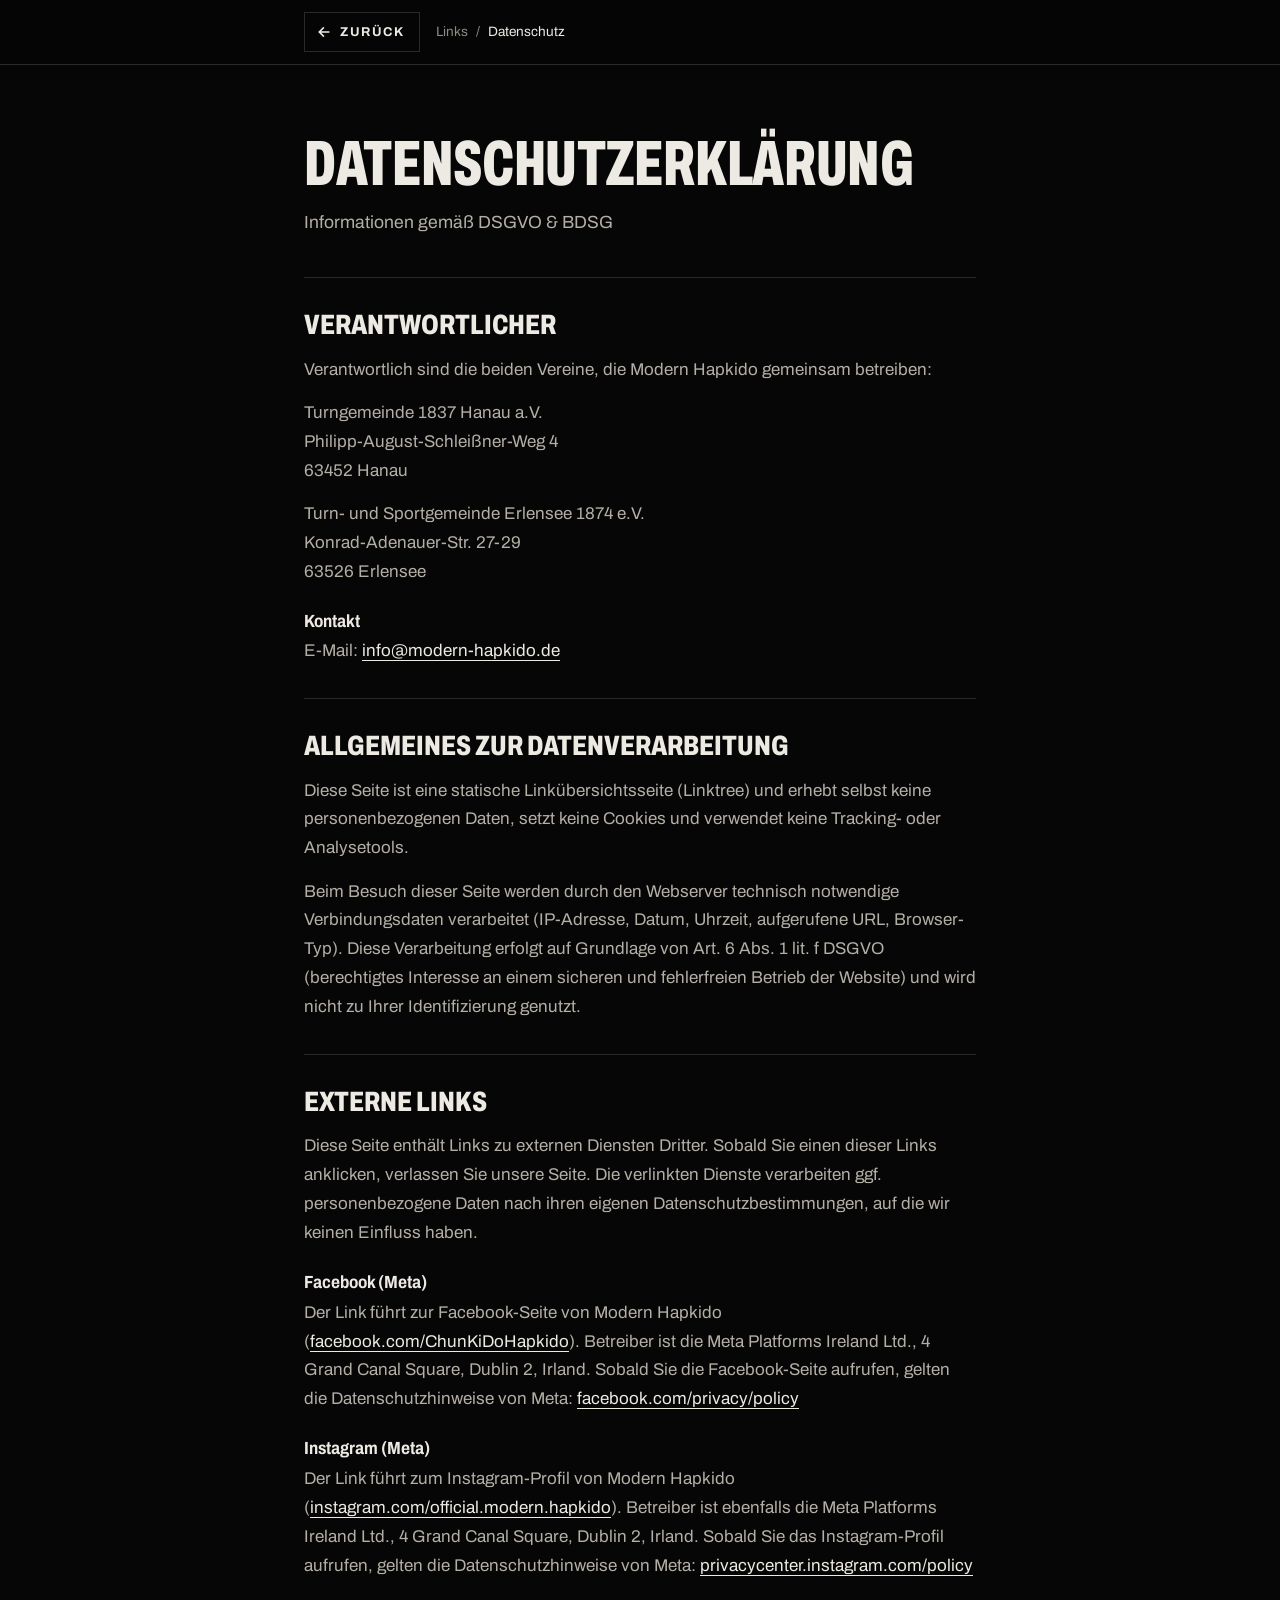
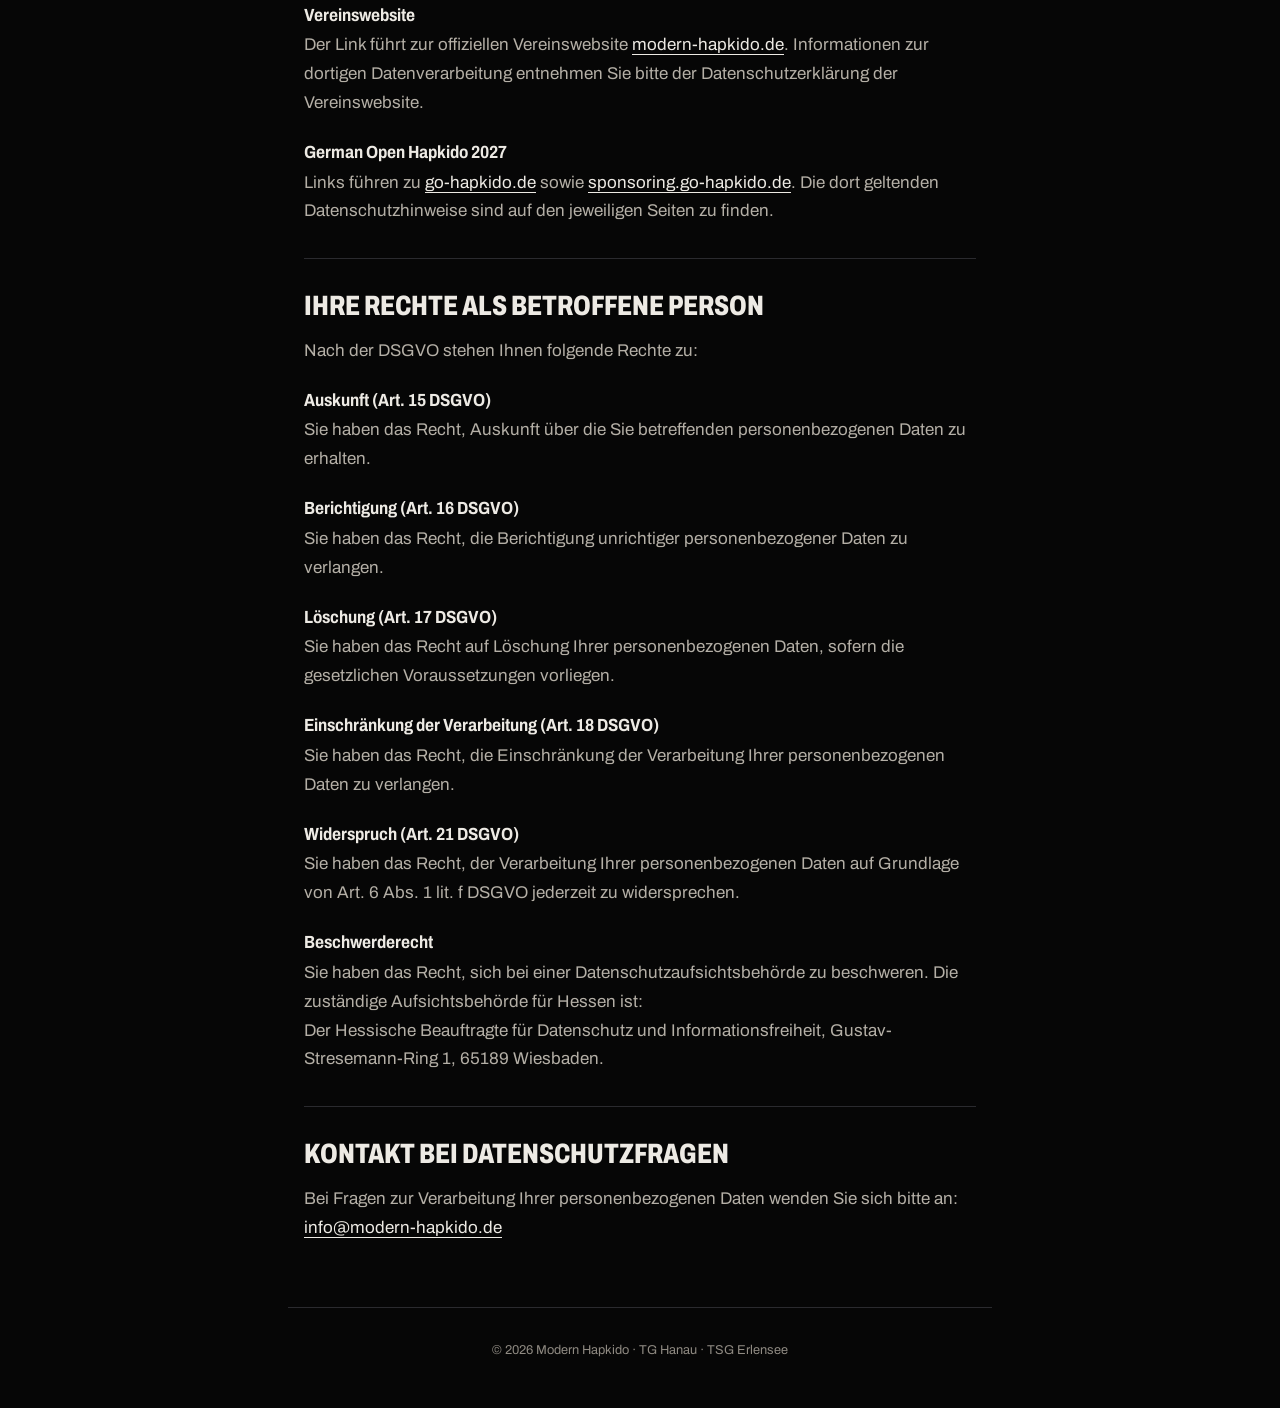
==== commit 12ea26bb: "Impressum und Datenschutz auf die Vereine umgestellt Anbieter und Verantwortliche wie auf modern-hap" ====
--- a/datenschutz.html
+++ b/datenschutz.html
@@ -37,11 +37,16 @@
 
       <section class="lp-section">
         <h2>Verantwortlicher</h2>
+        <p>Verantwortlich sind die beiden Vereine, die Modern Hapkido gemeinsam betreiben:</p>
         <address>
-          Steven Pohl<br />
-          Konrad-Zuse-Ring 7<br />
-          63505 Langenselbold<br />
-          Deutschland
+          Turngemeinde 1837 Hanau a.V.<br />
+          Philipp-August-Schleißner-Weg 4<br />
+          63452 Hanau
+        </address>
+        <address>
+          Turn- und Sportgemeinde Erlensee 1874 e.V.<br />
+          Konrad-Adenauer-Str. 27-29<br />
+          63526 Erlensee
         </address>
         <h3>Kontakt</h3>
         <p>E-Mail: <a href="mailto:info@modern-hapkido.de">info@modern-hapkido.de</a></p>
@@ -106,7 +111,7 @@
         <h3>Beschwerderecht</h3>
         <p>
           Sie haben das Recht, sich bei einer Datenschutzaufsichtsbehörde zu beschweren. Die zuständige Aufsichtsbehörde für Hessen ist:<br />
-          Der Hessische Beauftragte für Datenschutz und Informationsfreiheit, Postfach 3163, 65021 Wiesbaden.
+          Der Hessische Beauftragte für Datenschutz und Informationsfreiheit, Gustav-Stresemann-Ring 1, 65189 Wiesbaden.
         </p>
       </section>
 
--- a/style.css
+++ b/style.css
@@ -84,7 +84,7 @@
 /* Kleine Ecktexte wie im Trailer */
 .hud {
   position: absolute; z-index: 7; pointer-events: none;
-  font-size: 0.66rem; font-weight: 600; letter-spacing: 0.24em; text-transform: uppercase;
+  font-size: 0.6875rem; font-weight: 600; letter-spacing: 0.24em; text-transform: uppercase;
   color: rgba(237, 234, 228, 0.55); line-height: 1;
 }
 .hud--ol { left: 1rem; top: 1rem; } .hud--or { right: 1rem; top: 1rem; }
@@ -384,7 +384,10 @@
 }
 .lp-section h3 { margin-top: 1.5rem; margin-bottom: 0.35rem; font-size: 1.1rem; font-stretch: 85%; font-weight: 700; line-height: 1.2; }
 .lp-section p, .lp-section address { color: var(--gedaempft); font-style: normal; line-height: 1.7; }
-.lp-section p + p { margin-top: 0.9rem; }
+.lp-section p + p,
+.lp-section p + address,
+.lp-section address + address,
+.lp-section address + p { margin-top: 0.9rem; }
 .lp-section a { color: var(--kreide); overflow-wrap: anywhere; }
 
 .lp-footer { max-width: 44rem; margin-inline: auto; padding: 2rem 1rem 3rem; border-top: 1px solid var(--linie); color: var(--leise); font-size: 0.8rem; text-align: center; }
